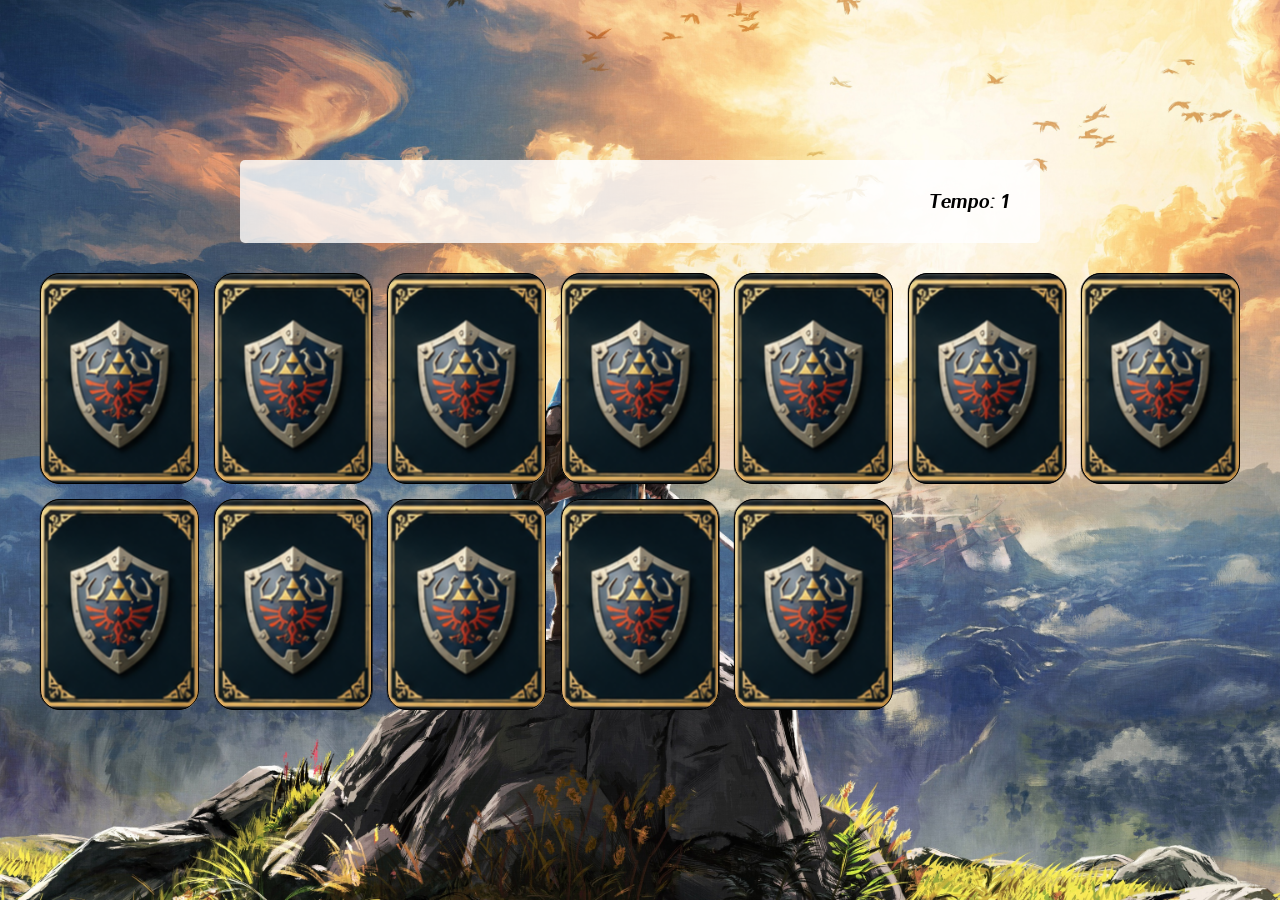
==== pages/game.html @ 99848d37 "first commit" ====
<!doctype html>
<html lang="en">
  <head>
    <meta charset="UTF-8" />
    <meta name="viewport" content="width=device-width, initial-scale=1.0" />
    <link rel="stylesheet" href="../css/reset.css" />
    <link rel="stylesheet" href="../css/game.css" />

    <script defer src="../js/game.js"></script>

    <title>Memory Game</title>
  </head>

  <body>
    <main>
      <header>
        <span class="player"></span>
        <span>Tempo: <span class="timer">00</span></span>
      </header>

      <div class="grid"></div>
    </main>
  </body>
</html>
---- css/game.css ----
main {
  display: flex;
  flex-direction: column;
  width: 100%;
  background-image: url("../images/zelda.jpg");
  background-size: cover;
  min-height: 100vh;
  align-items: center;
  justify-content: center;
  padding: 20px 20px 50px;
}

header {
  display: flex;
  align-items: center;
  justify-content: space-between;
  background-color: rgba(255, 255, 255, 0.8);
  font-size: 1.2em;
  width: 100%;
  max-width: 800px;
  padding: 30px;
  margin: 0 0 30px;
  border-radius: 5px;
}

.grid {
  display: grid;
  grid-template-columns: repeat(7, 1fr);
  gap: 15px;
  width: 100%;
  max-width: 1200px;
  margin: 0 auto;
}

.card {
  aspect-ratio: 3/4;
  width: 100%;
  border-radius: 20px;
  position: relative;
  transition: all 400ms ease;
  transform-style: preserve-3d;
  background-color: #ccc;
}

.face {
  width: 100%;
  height: 100%;
  position: absolute;
  background-size: cover;
  background-position: center;
  border: 1px solid #000000;
  border-radius: 20px;
  transition: all 400ms ease;
}

.front {
  transform: rotateY(180deg);
}

.back {
  background-image: url("../images/Carta_Zelda.png");
  backface-visibility: hidden;
}

.reveal-card {
  transform: rotateY(180deg);
}

.disabled-card {
  filter: saturate(0);
  opacity: 0.5;
}

@media screen and (max-width: 920px) {
  .grid {
    grid-template-columns: repeat(5, 1fr);
  }
}
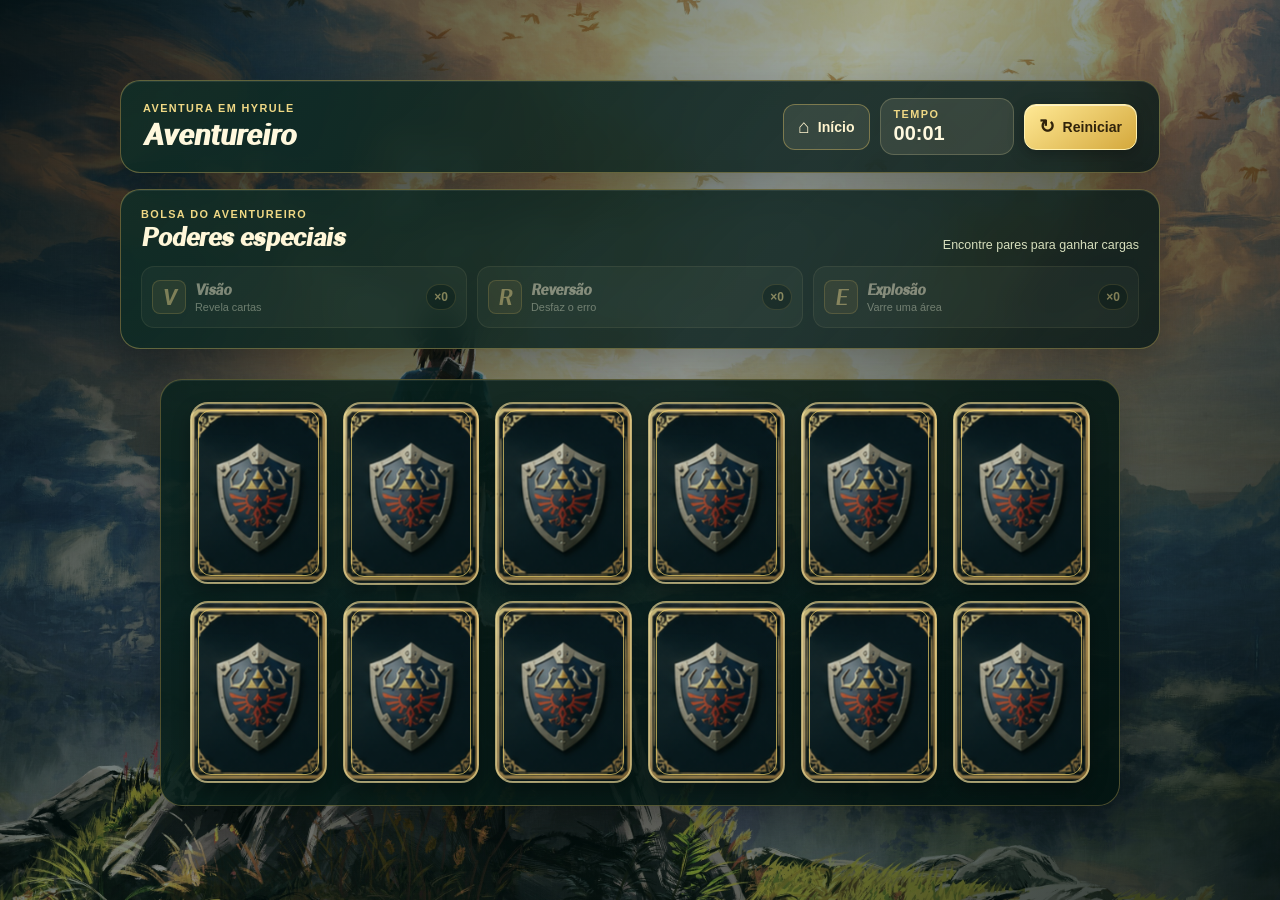
==== commit 4eb1be1e: "feat:Estilização,ranking e implemente um mini game ao juntar dois baralhos" ====
--- a/pages/game.html
+++ b/pages/game.html
@@ -1,24 +1,124 @@
 <!doctype html>
-<html lang="en">
+<html lang="pt-BR">
   <head>
     <meta charset="UTF-8" />
     <meta name="viewport" content="width=device-width, initial-scale=1.0" />
     <link rel="stylesheet" href="../css/reset.css" />
     <link rel="stylesheet" href="../css/game.css" />
 
+    <script defer src="../js/ranking.js"></script>
     <script defer src="../js/game.js"></script>
 
-    <title>Memory Game</title>
+    <title>Memória de Hyrule</title>
   </head>
 
   <body>
     <main>
-      <header>
-        <span class="player"></span>
-        <span>Tempo: <span class="timer">00</span></span>
-      </header>
+      <section class="game-shell" aria-label="Jogo da memória de Zelda">
+        <header class="game-header">
+          <div class="player-info">
+            <span class="eyebrow">Aventura em Hyrule</span>
+            <strong class="player"></strong>
+          </div>
 
-      <div class="grid"></div>
+          <div class="header-actions">
+            <a class="home-button" href="../index.html"
+              ><span aria-hidden="true">⌂</span> Início</a
+            >
+            <div class="timer-card" aria-label="Tempo de jogo">
+              <div>
+                <span class="eyebrow">Tempo</span>
+                <strong class="timer">00:00</strong>
+              </div>
+            </div>
+            <button class="restart-button" type="button">
+              <span aria-hidden="true">↻</span> Reiniciar
+            </button>
+          </div>
+        </header>
+
+        <section class="powers-panel" aria-labelledby="powers-title">
+          <div class="powers-heading">
+            <div>
+              <span class="eyebrow">Bolsa do aventureiro</span>
+              <h1 id="powers-title">Poderes especiais</h1>
+            </div>
+            <span class="power-hint">Encontre pares para ganhar cargas</span>
+          </div>
+
+          <div class="powers-list">
+            <button
+              class="power-button"
+              type="button"
+              data-power="vision"
+              aria-label="Usar Visão"
+            >
+              <span class="power-icon" aria-hidden="true">V</span>
+              <span class="power-copy"
+                ><strong>Visão</strong><small>Revela cartas</small></span
+              >
+              <span class="power-count" data-power-count="vision">×0</span>
+            </button>
+            <button
+              class="power-button"
+              type="button"
+              data-power="undo"
+              aria-label="Usar Reversão"
+            >
+              <span class="power-icon" aria-hidden="true">R</span>
+              <span class="power-copy"
+                ><strong>Reversão</strong><small>Desfaz o erro</small></span
+              >
+              <span class="power-count" data-power-count="undo">×0</span>
+            </button>
+            <button
+              class="power-button"
+              type="button"
+              data-power="explosion"
+              aria-label="Usar Explosão"
+            >
+              <span class="power-icon" aria-hidden="true">E</span>
+              <span class="power-copy"
+                ><strong>Explosão</strong><small>Varre uma área</small></span
+              >
+              <span class="power-count" data-power-count="explosion">×0</span>
+            </button>
+          </div>
+        </section>
+
+        <p class="power-notification" role="status" aria-live="polite"></p>
+
+        <section class="board-panel" aria-label="Tabuleiro de cartas">
+          <div class="grid"></div>
+
+          <section
+            class="timing-game"
+            hidden
+            aria-labelledby="timing-title"
+            aria-live="assertive"
+          >
+            <div class="timing-dialog">
+              <span class="eyebrow">Recompensa em jogo</span>
+              <h2 id="timing-title">Acerte o alvo!</h2>
+              <p class="timing-instruction">
+                Toque quando o marcador dourado cruzar a marca verde.
+              </p>
+
+              <button
+                class="timing-ring"
+                type="button"
+                aria-label="Tentar acertar o alvo de reflexo"
+              >
+                <span class="timing-target" aria-hidden="true"></span>
+                <span class="timing-pointer" aria-hidden="true"></span>
+                <span class="timing-center" aria-hidden="true">GO</span>
+              </button>
+
+              <p class="timing-status">Prepare-se...</p>
+            </div>
+          </section>
+        </section>
+      </section>
     </main>
   </body>
 </html>
--- a/css/game.css
+++ b/css/game.css
@@ -1,78 +1,845 @@
+:root {
+  --ink: #12221d;
+  --cream: #fff7d9;
+  --gold: #f2ce68;
+  --leaf: #4d8f62;
+}
+
+body {
+  background: #0a1f1b;
+  min-width: 320px;
+  overflow-x: hidden;
+}
+
 main {
+  align-items: center;
+  background-image:
+    linear-gradient(
+      120deg,
+      rgba(1, 12, 10, 0.84),
+      rgba(2, 32, 29, 0.36),
+      rgba(1, 13, 10, 0.83)
+    ),
+    url("../images/zelda.jpg");
+  background-attachment: scroll;
+  background-position: center;
+  background-repeat: no-repeat;
+  background-size: cover;
+  display: flex;
+  justify-content: center;
+  min-height: 100vh;
+  min-height: 100dvh;
+  padding: 32px 22px 46px;
+  width: 100%;
+}
+
+.game-shell {
+  align-items: stretch;
   display: flex;
   flex-direction: column;
+  margin: 0 auto;
+  max-width: 1040px;
   width: 100%;
-  background-image: url("../images/zelda.jpg");
-  background-size: cover;
-  min-height: 100vh;
-  align-items: center;
+}
+
+.game-header,
+.powers-panel {
+  backdrop-filter: blur(12px);
+  background: linear-gradient(
+    135deg,
+    rgba(16, 45, 38, 0.91),
+    rgba(9, 26, 25, 0.82)
+  );
+  border: 1px solid rgba(242, 206, 104, 0.35);
+  box-shadow:
+    0 18px 45px rgba(0, 0, 0, 0.3),
+    inset 0 1px rgba(255, 255, 255, 0.08);
+}
+
+.game-header {
+  align-items: center;
+  border-radius: 20px;
+  color: var(--cream);
+  display: flex;
+  justify-content: space-between;
+  margin-bottom: 16px;
+  padding: 17px 22px;
+}
+
+.header-actions {
+  align-items: center;
+  display: flex;
+  gap: 10px;
+}
+
+.home-button,
+.restart-button {
+  align-items: center;
+  border-radius: 12px;
+  cursor: pointer;
+  display: inline-flex;
+  font-family: Arial, sans-serif;
+  font-size: 0.88rem;
+  font-weight: 700;
+  gap: 8px;
   justify-content: center;
-  padding: 20px 20px 50px;
-}
-
-header {
-  display: flex;
-  align-items: center;
+  min-height: 46px;
+  padding: 0 14px;
+  text-decoration: none;
+  transition:
+    background 0.2s ease,
+    border-color 0.2s ease,
+    box-shadow 0.2s ease,
+    transform 0.2s ease;
+  white-space: nowrap;
+}
+
+.home-button {
+  background: rgba(255, 248, 212, 0.09);
+  border: 1px solid rgba(242, 206, 104, 0.38);
+  color: #fff5cf;
+}
+
+.restart-button {
+  background: linear-gradient(145deg, #ffe995, #d4a83c);
+  border: 1px solid #fff0ad;
+  box-shadow:
+    0 5px 16px rgba(0, 0, 0, 0.28),
+    inset 0 1px rgba(255, 255, 255, 0.55);
+  color: #30230b;
+}
+
+.home-button > span,
+.restart-button > span {
+  font-size: 1.2rem;
+  line-height: 1;
+}
+
+.home-button:hover,
+.home-button:focus-visible {
+  background: rgba(242, 206, 104, 0.19);
+  border-color: #f2ce68;
+  outline: none;
+  transform: translateY(-2px);
+}
+
+.restart-button:hover,
+.restart-button:focus-visible {
+  box-shadow:
+    0 8px 20px rgba(0, 0, 0, 0.36),
+    0 0 0 3px rgba(242, 206, 104, 0.2),
+    inset 0 1px rgba(255, 255, 255, 0.65);
+  outline: none;
+  transform: translateY(-2px);
+}
+
+.restart-button:hover > span,
+.restart-button:focus-visible > span {
+  transform: rotate(-45deg);
+}
+
+.restart-button > span {
+  transition: transform 0.3s ease;
+}
+
+.eyebrow {
+  color: #efd885;
+  display: block;
+  font-family: Arial, sans-serif;
+  font-size: 0.68rem;
+  font-weight: 700;
+  letter-spacing: 0.13em;
+  text-transform: uppercase;
+}
+
+.player {
+  color: #fff8dd;
+  display: block;
+  font-size: clamp(1.35rem, 3vw, 1.8rem);
+  margin-top: 4px;
+}
+
+.timer-card {
+  align-items: center;
+  background: rgba(255, 246, 207, 0.1);
+  border: 1px solid rgba(255, 239, 170, 0.2);
+  border-radius: 14px;
+  display: flex;
+  gap: 11px;
+  min-width: 134px;
+  padding: 9px 13px;
+}
+
+.timer-card > span {
+  font-size: 1.45rem;
+}
+
+.timer {
+  color: #fff9df;
+  display: block;
+  font-family: Arial, sans-serif;
+  font-size: 1.25rem;
+  font-variant-numeric: tabular-nums;
+  margin-top: 2px;
+}
+
+.powers-panel {
+  border-radius: 20px;
+  color: var(--cream);
+  margin-bottom: 14px;
+  padding: 18px 20px 20px;
+}
+
+.powers-heading {
+  align-items: end;
+  display: flex;
+  gap: 16px;
   justify-content: space-between;
-  background-color: rgba(255, 255, 255, 0.8);
-  font-size: 1.2em;
-  width: 100%;
-  max-width: 800px;
-  padding: 30px;
-  margin: 0 0 30px;
-  border-radius: 5px;
+  margin-bottom: 14px;
+}
+
+.powers-heading h1 {
+  font-size: clamp(1.2rem, 3vw, 1.55rem);
+  margin-top: 3px;
+}
+
+.power-hint {
+  color: #d7dfbd;
+  font-family: Arial, sans-serif;
+  font-size: 0.78rem;
+  text-align: right;
+}
+
+.powers-list {
+  display: grid;
+  gap: 10px;
+  grid-template-columns: repeat(3, minmax(0, 1fr));
+}
+
+.power-button {
+  align-items: center;
+  background: rgba(255, 248, 212, 0.08);
+  border: 1px solid rgba(255, 240, 165, 0.16);
+  border-radius: 13px;
+  color: var(--cream);
+  cursor: pointer;
+  display: flex;
+  gap: 9px;
+  min-height: 62px;
+  padding: 9px 10px;
+  text-align: left;
+  transition:
+    background 0.2s ease,
+    border-color 0.2s ease,
+    transform 0.2s ease;
+}
+
+.power-button:not(:disabled):hover,
+.power-button:not(:disabled):focus-visible {
+  background: rgba(242, 206, 104, 0.18);
+  border-color: rgba(242, 206, 104, 0.65);
+  outline: none;
+  transform: translateY(-2px);
+}
+
+.power-button:disabled {
+  cursor: not-allowed;
+  opacity: 0.46;
+}
+
+.power-icon {
+  align-items: center;
+  background: rgba(242, 206, 104, 0.16);
+  border: 1px solid rgba(242, 206, 104, 0.42);
+  border-radius: 8px;
+  color: #ffe596;
+  display: inline-flex;
+  flex: 0 0 34px;
+  font-size: 1.35rem;
+  height: 34px;
+  justify-content: center;
+}
+
+.power-copy {
+  display: grid;
+  gap: 2px;
+  min-width: 0;
+}
+
+.power-copy strong {
+  font-size: 0.9rem;
+}
+
+.power-copy small {
+  color: #d5ddc4;
+  font-family: Arial, sans-serif;
+  font-size: 0.68rem;
+  white-space: nowrap;
+}
+
+.power-count {
+  background: rgba(4, 23, 19, 0.62);
+  border: 1px solid rgba(242, 206, 104, 0.3);
+  border-radius: 999px;
+  color: #ffe896;
+  font-family: Arial, sans-serif;
+  font-size: 0.75rem;
+  font-weight: 700;
+  margin-left: auto;
+  padding: 5px 7px;
+}
+
+.power-button.is-rewarded {
+  animation: reward-pop 0.75s ease both;
+}
+
+.power-button.is-active {
+  animation: active-pulse 0.7s ease both;
+}
+
+.power-notification {
+  align-items: center;
+  background: rgba(6, 33, 25, 0.88);
+  border: 1px solid transparent;
+  border-radius: 12px;
+  color: #fff7d8;
+  display: flex;
+  font-family: Arial, sans-serif;
+  font-size: 0.88rem;
+  justify-content: center;
+  line-height: 1.35;
+  margin: 0 auto 14px;
+  min-height: 0;
+  opacity: 0;
+  overflow: hidden;
+  padding: 0 16px;
+  text-align: center;
+  transform: translateY(-7px);
+  transition:
+    min-height 0.25s ease,
+    opacity 0.25s ease,
+    padding 0.25s ease,
+    transform 0.25s ease;
+}
+
+.power-notification.is-visible {
+  border-color: rgba(242, 206, 104, 0.45);
+  min-height: 44px;
+  opacity: 1;
+  padding: 10px 16px;
+  transform: translateY(0);
+}
+
+.power-notification.is-victory {
+  background: linear-gradient(
+    135deg,
+    rgba(93, 117, 48, 0.95),
+    rgba(30, 69, 44, 0.95)
+  );
+  border-color: #f6d66d;
+  font-weight: 700;
+}
+
+.board-panel {
+  align-self: center;
+  background: linear-gradient(
+    135deg,
+    rgba(9, 34, 29, 0.88),
+    rgba(3, 20, 17, 0.9)
+  );
+  border: 1px solid rgba(242, 206, 104, 0.3);
+  border-radius: 22px;
+  box-shadow:
+    0 18px 45px rgba(0, 0, 0, 0.32),
+    inset 0 1px rgba(255, 255, 255, 0.07);
+  display: flex;
+  justify-content: center;
+  padding: clamp(12px, 2vw, 22px);
+  position: relative;
+  width: min(100%, 960px);
+}
+
+.timing-game {
+  align-items: center;
+  backdrop-filter: blur(7px);
+  background: rgba(1, 19, 15, 0.8);
+  border-radius: inherit;
+  display: grid;
+  inset: 0;
+  justify-items: center;
+  padding: 16px;
+  position: absolute;
+  z-index: 5;
+}
+
+.timing-game[hidden] {
+  display: none;
+}
+
+.timing-dialog {
+  background: linear-gradient(
+    145deg,
+    rgba(22, 61, 47, 0.98),
+    rgba(6, 29, 24, 0.99)
+  );
+  border: 1px solid rgba(255, 223, 122, 0.7);
+  border-radius: 20px;
+  box-shadow:
+    0 18px 42px rgba(0, 0, 0, 0.5),
+    inset 0 1px rgba(255, 255, 255, 0.12);
+  color: var(--cream);
+  max-width: 360px;
+  padding: 20px 20px 18px;
+  text-align: center;
+  width: min(100%, 360px);
+}
+
+.timing-dialog h2 {
+  font-size: clamp(1.25rem, 3vw, 1.65rem);
+  margin-top: 4px;
+}
+
+.timing-instruction,
+.timing-status {
+  color: #e6edce;
+  font-family: Arial, sans-serif;
+  font-size: 0.78rem;
+  line-height: 1.4;
+}
+
+.timing-instruction {
+  margin: 7px auto 13px;
+  max-width: 260px;
+}
+
+.timing-status {
+  color: #ffe48e;
+  font-weight: 700;
+  margin-top: 12px;
+  min-height: 18px;
+}
+
+.timing-ring {
+  -webkit-appearance: none;
+  appearance: none;
+  aspect-ratio: 1;
+  background:
+    radial-gradient(circle, rgba(6, 38, 31, 0.98) 0 41%, transparent 42%),
+    conic-gradient(from 0deg, #3c7352, #d7aa45, #3c7352, #d7aa45, #3c7352);
+  border: 8px solid rgba(255, 235, 151, 0.86);
+  border-radius: 50%;
+  box-shadow:
+    0 0 0 5px rgba(242, 206, 104, 0.12),
+    0 0 27px rgba(95, 211, 139, 0.22),
+    inset 0 0 20px rgba(0, 0, 0, 0.45);
+  cursor: pointer;
+  height: clamp(155px, 26vw, 205px);
+  overflow: hidden;
+  padding: 0;
+  position: relative;
+  touch-action: manipulation;
+  transition:
+    border-color 0.2s ease,
+    box-shadow 0.2s ease,
+    transform 0.2s ease;
+  width: clamp(155px, 26vw, 205px);
+}
+
+.timing-ring:hover,
+.timing-ring:focus-visible {
+  border-color: #fff4b4;
+  box-shadow:
+    0 0 0 6px rgba(242, 206, 104, 0.18),
+    0 0 30px rgba(255, 213, 89, 0.5),
+    inset 0 0 20px rgba(0, 0, 0, 0.45);
+  outline: none;
+  transform: scale(1.025);
+}
+
+.timing-ring::before {
+  border: 2px solid rgba(255, 255, 255, 0.15);
+  border-radius: 50%;
+  content: "";
+  inset: 15%;
+  position: absolute;
+}
+
+.timing-target {
+  background: linear-gradient(90deg, #aaff97, #eaffc8, #aaff97);
+  border: 2px solid #f1ffd6;
+  border-radius: 999px;
+  box-shadow: 0 0 14px rgba(165, 255, 132, 0.9);
+  height: 11px;
+  position: absolute;
+  transition:
+    left 0.12s linear,
+    top 0.12s linear,
+    width 0.12s linear;
+  z-index: 3;
+}
+
+.timing-pointer {
+  background: linear-gradient(#fff8b4, #f0ac3d);
+  border-radius: 999px 999px 3px 3px;
+  bottom: 50%;
+  box-shadow: 0 0 12px rgba(255, 219, 111, 0.9);
+  height: 43%;
+  left: 50%;
+  position: absolute;
+  transform-origin: 50% 100%;
+  width: 5px;
+  z-index: 2;
+}
+
+.timing-pointer::after {
+  background: #fff6be;
+  border-radius: 50%;
+  box-shadow: 0 0 10px rgba(255, 227, 124, 0.9);
+  content: "";
+  height: 13px;
+  left: 50%;
+  position: absolute;
+  top: -5px;
+  transform: translateX(-50%);
+  width: 13px;
+}
+
+.timing-center {
+  align-items: center;
+  background: #153e31;
+  border: 2px solid rgba(255, 232, 132, 0.7);
+  border-radius: 50%;
+  color: #ffe68b;
+  display: flex;
+  font-family: Arial, sans-serif;
+  font-size: 1.3rem;
+  height: 37px;
+  justify-content: center;
+  left: 50%;
+  position: absolute;
+  top: 50%;
+  transform: translate(-50%, -50%);
+  width: 37px;
+  z-index: 4;
+}
+
+.timing-game.is-success .timing-ring {
+  animation: timing-success 0.62s ease both;
+  border-color: #b8ff94;
+}
+
+.timing-game.is-failure .timing-ring {
+  animation: timing-failure 0.45s ease both;
+  border-color: #ff9f87;
+}
+
+.timing-game.is-success .timing-status {
+  color: #c8ff9e;
+}
+
+.timing-game.is-failure .timing-status {
+  color: #ffb0a0;
 }
 
 .grid {
   display: grid;
-  grid-template-columns: repeat(7, 1fr);
-  gap: 15px;
+  gap: clamp(9px, 1.7vw, 16px);
+  grid-template-columns: repeat(6, minmax(0, 1fr));
+  margin: 0 auto;
+  max-width: 900px;
   width: 100%;
-  max-width: 1200px;
-  margin: 0 auto;
 }
 
 .card {
-  aspect-ratio: 3/4;
+  -webkit-appearance: none;
+  appearance: none;
+  aspect-ratio: 3 / 4;
+  background: transparent;
+  border: 0;
+  border-radius: clamp(10px, 1.7vw, 18px);
+  cursor: pointer;
+  display: block;
+  min-width: 0;
+  padding: 0;
+  perspective: 900px;
+  position: relative;
+  transform-style: preserve-3d;
+}
+
+.card:focus-visible {
+  outline: 3px solid #ffe38b;
+  outline-offset: 3px;
+}
+
+.face {
+  backface-visibility: hidden;
+  background-position: center;
+  background-size: cover;
+  border: 2px solid rgba(255, 234, 157, 0.58);
+  border-radius: inherit;
+  box-shadow: 0 8px 18px rgba(0, 0, 0, 0.3);
+  height: 100%;
+  inset: 0;
+  overflow: hidden;
+  position: absolute;
+  transition:
+    transform 0.42s cubic-bezier(0.2, 0.72, 0.2, 1),
+    box-shadow 0.2s ease,
+    border-color 0.2s ease;
   width: 100%;
-  border-radius: 20px;
-  position: relative;
-  transition: all 400ms ease;
-  transform-style: preserve-3d;
-  background-color: #ccc;
-}
-
-.face {
-  width: 100%;
-  height: 100%;
-  position: absolute;
-  background-size: cover;
-  background-position: center;
-  border: 1px solid #000000;
-  border-radius: 20px;
-  transition: all 400ms ease;
 }
 
 .front {
   transform: rotateY(180deg);
 }
 
+.front::after {
+  background: linear-gradient(transparent 48%, rgba(3, 18, 12, 0.9));
+  bottom: 0;
+  color: #fff7d4;
+  content: attr(data-title);
+  font-family: Arial, sans-serif;
+  font-size: clamp(0.58rem, 1.4vw, 0.82rem);
+  font-weight: 700;
+  left: 0;
+  letter-spacing: 0.04em;
+  padding: 24px 6px 7px;
+  position: absolute;
+  right: 0;
+  text-align: center;
+  text-shadow: 0 1px 3px #000;
+}
+
 .back {
-  background-image: url("../images/Carta_Zelda.png");
-  backface-visibility: hidden;
-}
-
-.reveal-card {
+  background-image:
+    linear-gradient(rgba(3, 35, 27, 0.16), rgba(3, 23, 19, 0.36)),
+    url("../images/Carta_Zelda.png");
+}
+
+.back::after {
+  border: 1px solid rgba(252, 220, 111, 0.65);
+  border-radius: calc(clamp(10px, 1.7vw, 18px) - 5px);
+  content: "";
+  inset: 6px;
+  position: absolute;
+}
+
+.card:hover:not(.matched-card) .back {
+  border-color: #ffe499;
+  box-shadow:
+    0 11px 24px rgba(0, 0, 0, 0.44),
+    0 0 20px rgba(242, 206, 104, 0.22);
+}
+
+.reveal-card .front {
+  transform: rotateY(0);
+}
+
+.reveal-card .back {
   transform: rotateY(180deg);
 }
 
-.disabled-card {
-  filter: saturate(0);
-  opacity: 0.5;
-}
-
-@media screen and (max-width: 920px) {
+.matched-card {
+  cursor: default;
+}
+
+.matched-card .front {
+  border-color: #a6e181;
+  box-shadow:
+    0 0 0 2px rgba(166, 225, 129, 0.2),
+    0 9px 20px rgba(0, 0, 0, 0.3);
+}
+
+.matched-card .front::before {
+  align-items: center;
+  background: rgba(48, 118, 73, 0.55);
+  border-radius: 50%;
+  color: #f7ffdf;
+  content: "✓";
+  display: flex;
+  font-family: Arial, sans-serif;
+  font-size: 0.9rem;
+  font-weight: 700;
+  height: 25px;
+  justify-content: center;
+  left: 8px;
+  position: absolute;
+  top: 8px;
+  width: 25px;
+  z-index: 1;
+}
+
+.power-preview .front {
+  border-color: #ffe67d;
+  box-shadow:
+    0 0 0 3px rgba(255, 223, 106, 0.4),
+    0 0 24px rgba(255, 220, 91, 0.75);
+}
+
+.vision-preview .front {
+  border-color: #9eeaff;
+  box-shadow:
+    0 0 0 3px rgba(113, 226, 255, 0.35),
+    0 0 25px rgba(83, 204, 255, 0.75);
+}
+
+@keyframes reward-pop {
+  0%,
+  100% {
+    transform: scale(1);
+  }
+  35% {
+    background: rgba(242, 206, 104, 0.38);
+    border-color: #ffe28a;
+    transform: scale(1.08);
+  }
+  65% {
+    transform: scale(0.97);
+  }
+}
+
+@keyframes active-pulse {
+  0%,
+  100% {
+    transform: scale(1);
+  }
+  45% {
+    background: rgba(242, 206, 104, 0.35);
+    border-color: #ffe28a;
+    box-shadow: 0 0 0 5px rgba(242, 206, 104, 0.15);
+    transform: scale(1.04);
+  }
+}
+
+@keyframes timing-success {
+  45% {
+    box-shadow:
+      0 0 0 16px rgba(182, 255, 135, 0.25),
+      0 0 42px rgba(182, 255, 135, 0.95);
+    transform: scale(1.12);
+  }
+  100% {
+    transform: scale(1);
+  }
+}
+
+@keyframes timing-failure {
+  20%,
+  60% {
+    transform: translateX(-9px);
+  }
+  40%,
+  80% {
+    transform: translateX(9px);
+  }
+  100% {
+    transform: translateX(0);
+  }
+}
+
+@media (max-width: 760px) {
+  main {
+    background-position: 58% center;
+    padding: 18px 14px 30px;
+  }
+
+  .game-header,
+  .powers-panel {
+    border-radius: 16px;
+  }
+
+  .game-header {
+    padding: 15px;
+  }
+
+  .powers-panel {
+    padding: 16px;
+  }
+
+  .powers-list {
+    grid-template-columns: repeat(2, minmax(0, 1fr));
+  }
+
   .grid {
-    grid-template-columns: repeat(5, 1fr);
-  }
-}
+    grid-template-columns: repeat(4, minmax(0, 1fr));
+  }
+
+  .board-panel {
+    border-radius: 17px;
+    padding: 13px;
+  }
+
+  .timing-dialog {
+    padding: 16px;
+  }
+}
+
+@media (max-width: 460px) {
+  .game-header {
+    align-items: stretch;
+    flex-direction: column;
+    gap: 12px;
+  }
+
+  .header-actions {
+    justify-content: space-between;
+  }
+
+  .home-button,
+  .restart-button {
+    flex: 1;
+    min-height: 42px;
+    padding: 0 10px;
+  }
+
+  .timer-card {
+    justify-content: center;
+    min-width: 108px;
+  }
+
+  .powers-heading {
+    align-items: start;
+    flex-direction: column;
+    gap: 5px;
+  }
+
+  .power-hint {
+    text-align: left;
+  }
+
+  .power-button {
+    gap: 6px;
+    min-height: 57px;
+    padding: 7px;
+  }
+
+  .power-copy strong {
+    font-size: 0.78rem;
+  }
+
+  .power-copy small {
+    font-size: 0.58rem;
+  }
+
+  .power-icon {
+    font-size: 1.12rem;
+  }
+
+  .power-count {
+    font-size: 0.66rem;
+    padding: 4px 5px;
+  }
+
+  .grid {
+    grid-template-columns: repeat(3, minmax(0, 1fr));
+  }
+
+  .board-panel {
+    padding: 10px;
+  }
+
+  .timing-ring {
+    height: 150px;
+    width: 150px;
+  }
+}
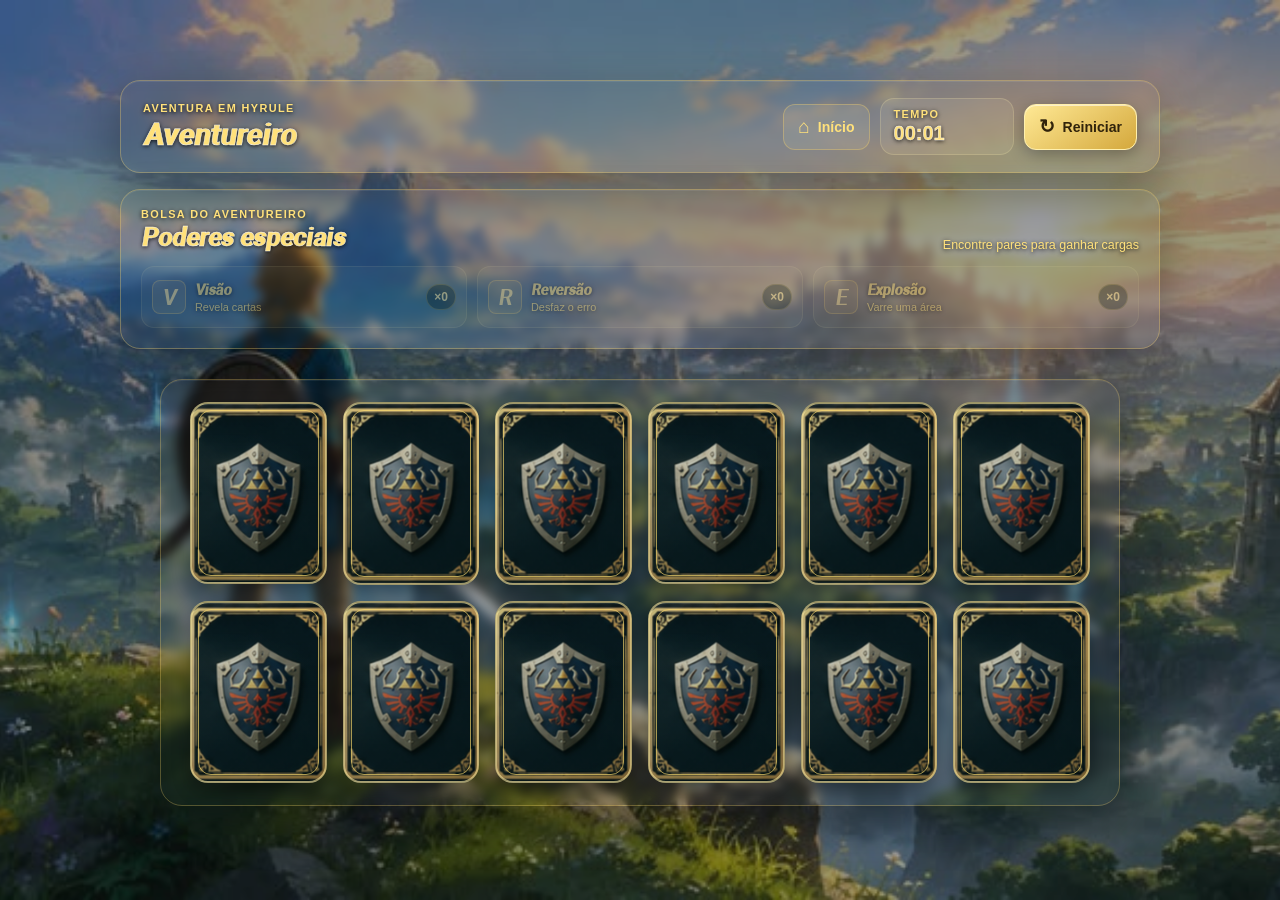
==== commit 70098250: "first commit" ====
--- a/pages/game.html
+++ b/pages/game.html
@@ -13,6 +13,19 @@
   </head>
 
   <body>
+    <video
+      class="bg-video"
+      autoplay
+      muted
+      loop
+      playsinline
+      preload="auto"
+      poster="../images/zelda.jpg"
+    >
+      <source src="../video/Background_Animade2.mp4" type="video/mp4" />
+    </video>
+    <div class="bg-overlay" aria-hidden="true"></div>
+
     <main>
       <section class="game-shell" aria-label="Jogo da memória de Zelda">
         <header class="game-header">
--- a/css/game.css
+++ b/css/game.css
@@ -1,35 +1,45 @@
 :root {
   --ink: #12221d;
-  --cream: #fff7d9;
+  --cream: #ffe17b;
   --gold: #f2ce68;
   --leaf: #4d8f62;
 }
 
 body {
-  background: #0a1f1b;
+  background: #101626;
   min-width: 320px;
   overflow-x: hidden;
+  position: relative;
+}
+
+.bg-video {
+  position: fixed;
+  top: 0;
+  left: 0;
+  width: 100vw;
+  height: 100vh;
+  object-fit: cover;
+  z-index: -2;
+  pointer-events: none;
+}
+
+.bg-overlay {
+  position: fixed;
+  inset: 0;
+  background: rgba(8, 14, 22, 0.4);
+  z-index: -1;
+  pointer-events: none;
 }
 
 main {
   align-items: center;
-  background-image:
-    linear-gradient(
-      120deg,
-      rgba(1, 12, 10, 0.84),
-      rgba(2, 32, 29, 0.36),
-      rgba(1, 13, 10, 0.83)
-    ),
-    url("../images/zelda.jpg");
-  background-attachment: scroll;
-  background-position: center;
-  background-repeat: no-repeat;
-  background-size: cover;
+  background: transparent;
   display: flex;
   justify-content: center;
   min-height: 100vh;
   min-height: 100dvh;
   padding: 32px 22px 46px;
+  position: relative;
   width: 100%;
 }
 
@@ -44,12 +54,8 @@
 
 .game-header,
 .powers-panel {
-  backdrop-filter: blur(12px);
-  background: linear-gradient(
-    135deg,
-    rgba(16, 45, 38, 0.91),
-    rgba(9, 26, 25, 0.82)
-  );
+  backdrop-filter: blur(5px);
+  background: transparent;
   border: 1px solid rgba(242, 206, 104, 0.35);
   box-shadow:
     0 18px 45px rgba(0, 0, 0, 0.3),
@@ -97,7 +103,7 @@
 .home-button {
   background: rgba(255, 248, 212, 0.09);
   border: 1px solid rgba(242, 206, 104, 0.38);
-  color: #fff5cf;
+  color: #ffe17b;
 }
 
 .restart-button {
@@ -143,20 +149,23 @@
 }
 
 .eyebrow {
-  color: #efd885;
+  color: #ffe17b;
   display: block;
   font-family: Arial, sans-serif;
   font-size: 0.68rem;
   font-weight: 700;
   letter-spacing: 0.13em;
+  text-shadow: 0 1px 4px rgba(0, 0, 0, 0.9);
   text-transform: uppercase;
 }
 
 .player {
-  color: #fff8dd;
+  color: #ffe17b;
   display: block;
   font-size: clamp(1.35rem, 3vw, 1.8rem);
   margin-top: 4px;
+  -webkit-text-stroke: 0.45px #ffffff;
+  text-shadow: 0 1px 4px rgba(0, 0, 0, 0.9);
 }
 
 .timer-card {
@@ -175,12 +184,14 @@
 }
 
 .timer {
-  color: #fff9df;
+  color: #ffe17b;
   display: block;
   font-family: Arial, sans-serif;
   font-size: 1.25rem;
   font-variant-numeric: tabular-nums;
   margin-top: 2px;
+  -webkit-text-stroke: 0.45px #ffffff;
+  text-shadow: 0 1px 4px rgba(0, 0, 0, 0.9);
 }
 
 .powers-panel {
@@ -199,15 +210,19 @@
 }
 
 .powers-heading h1 {
+  color: #ffe17b;
   font-size: clamp(1.2rem, 3vw, 1.55rem);
   margin-top: 3px;
+  -webkit-text-stroke: 0.4px #ffffff;
+  text-shadow: 0 1px 4px rgba(0, 0, 0, 0.9);
 }
 
 .power-hint {
-  color: #d7dfbd;
+  color: #ffe17b;
   font-family: Arial, sans-serif;
   font-size: 0.78rem;
   text-align: right;
+  text-shadow: 0 1px 4px rgba(0, 0, 0, 0.9);
 }
 
 .powers-list {
@@ -267,13 +282,16 @@
 }
 
 .power-copy strong {
+  color: #ffe17b;
   font-size: 0.9rem;
+  text-shadow: 0 1px 4px rgba(0, 0, 0, 0.9);
 }
 
 .power-copy small {
-  color: #d5ddc4;
+  color: #ffe17b;
   font-family: Arial, sans-serif;
   font-size: 0.68rem;
+  text-shadow: 0 1px 4px rgba(0, 0, 0, 0.9);
   white-space: nowrap;
 }
 
@@ -342,11 +360,8 @@
 
 .board-panel {
   align-self: center;
-  background: linear-gradient(
-    135deg,
-    rgba(9, 34, 29, 0.88),
-    rgba(3, 20, 17, 0.9)
-  );
+  backdrop-filter: blur(5px);
+  background: transparent;
   border: 1px solid rgba(242, 206, 104, 0.3);
   border-radius: 22px;
   box-shadow:
@@ -377,11 +392,8 @@
 }
 
 .timing-dialog {
-  background: linear-gradient(
-    145deg,
-    rgba(22, 61, 47, 0.98),
-    rgba(6, 29, 24, 0.99)
-  );
+  backdrop-filter: blur(5px);
+  background: transparent;
   border: 1px solid rgba(255, 223, 122, 0.7);
   border-radius: 20px;
   box-shadow:
@@ -395,16 +407,20 @@
 }
 
 .timing-dialog h2 {
+  color: #ffe17b;
   font-size: clamp(1.25rem, 3vw, 1.65rem);
   margin-top: 4px;
+  -webkit-text-stroke: 0.4px #ffffff;
+  text-shadow: 0 1px 4px rgba(0, 0, 0, 0.9);
 }
 
 .timing-instruction,
 .timing-status {
-  color: #e6edce;
+  color: #ffe17b;
   font-family: Arial, sans-serif;
   font-size: 0.78rem;
   line-height: 1.4;
+  text-shadow: 0 1px 4px rgba(0, 0, 0, 0.9);
 }
 
 .timing-instruction {
@@ -413,7 +429,7 @@
 }
 
 .timing-status {
-  color: #ffe48e;
+  color: #ffe17b;
   font-weight: 700;
   margin-top: 12px;
   min-height: 18px;
@@ -843,3 +859,15 @@
     width: 150px;
   }
 }
+
+@media (prefers-reduced-motion: reduce) {
+  .bg-video {
+    display: none;
+  }
+
+  body {
+    background-image: url("../images/zelda.jpg");
+    background-position: center;
+    background-size: cover;
+  }
+}
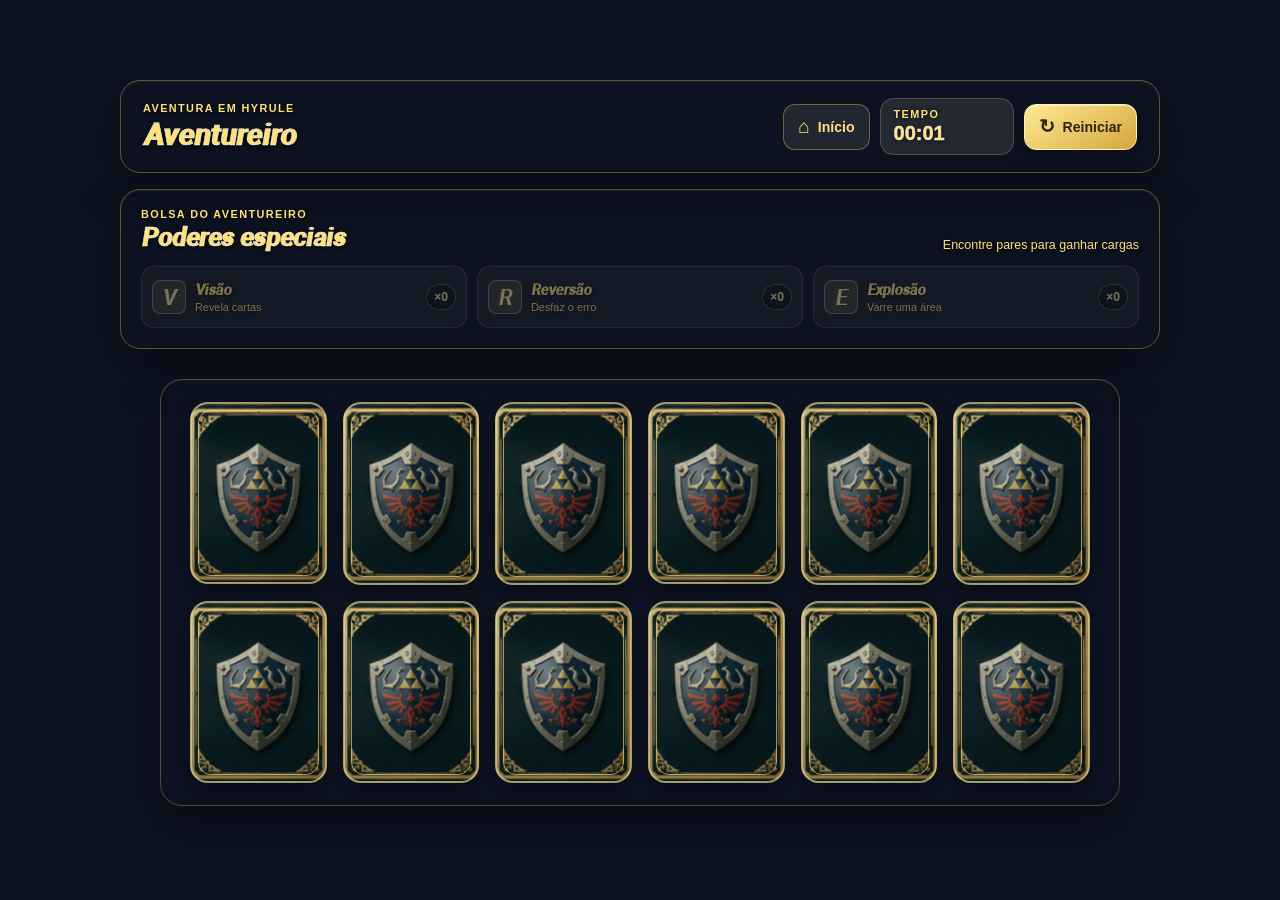
==== commit 82b13610: "Fix: Background" ====
--- a/pages/game.html
+++ b/pages/game.html
@@ -3,8 +3,8 @@
   <head>
     <meta charset="UTF-8" />
     <meta name="viewport" content="width=device-width, initial-scale=1.0" />
-    <link rel="stylesheet" href="../css/reset.css" />
-    <link rel="stylesheet" href="../css/game.css" />
+    <link rel="stylesheet" href="../css/reset.css?v=3" />
+    <link rel="stylesheet" href="../css/game.css?v=4" />
 
     <script defer src="../js/ranking.js"></script>
     <script defer src="../js/game.js"></script>
@@ -13,20 +13,17 @@
   </head>
 
   <body>
-    <video
-      class="bg-video"
-      autoplay
-      muted
-      loop
-      playsinline
-      preload="auto"
-      poster="../images/zelda.jpg"
-    >
+    <video class="bg-video" autoplay muted loop playsinline preload="auto">
       <source src="../video/Background_Animade2.mp4" type="video/mp4" />
     </video>
     <div class="bg-overlay" aria-hidden="true"></div>
 
-    <main>
+    <main
+      style="
+        background: transparent !important;
+        background-image: none !important;
+      "
+    >
       <section class="game-shell" aria-label="Jogo da memória de Zelda">
         <header class="game-header">
           <div class="player-info">
--- a/css/game.css
+++ b/css/game.css
@@ -14,32 +14,36 @@
 
 .bg-video {
   position: fixed;
-  top: 0;
-  left: 0;
-  width: 100vw;
+  inset: 0;
+  width: 100%;
   height: 100vh;
+  height: 100lvh;
   object-fit: cover;
-  z-index: -2;
+  z-index: 0;
   pointer-events: none;
 }
 
 .bg-overlay {
   position: fixed;
   inset: 0;
-  background: rgba(8, 14, 22, 0.4);
-  z-index: -1;
+  height: 100vh;
+  height: 100lvh;
+  background: rgba(8, 14, 22, 0.35);
+  z-index: 1;
   pointer-events: none;
 }
 
 main {
   align-items: center;
-  background: transparent;
+  background: transparent !important;
+  background-image: none !important;
   display: flex;
   justify-content: center;
   min-height: 100vh;
   min-height: 100dvh;
   padding: 32px 22px 46px;
   position: relative;
+  z-index: 2;
   width: 100%;
 }
 
@@ -859,15 +863,3 @@
     width: 150px;
   }
 }
-
-@media (prefers-reduced-motion: reduce) {
-  .bg-video {
-    display: none;
-  }
-
-  body {
-    background-image: url("../images/zelda.jpg");
-    background-position: center;
-    background-size: cover;
-  }
-}
